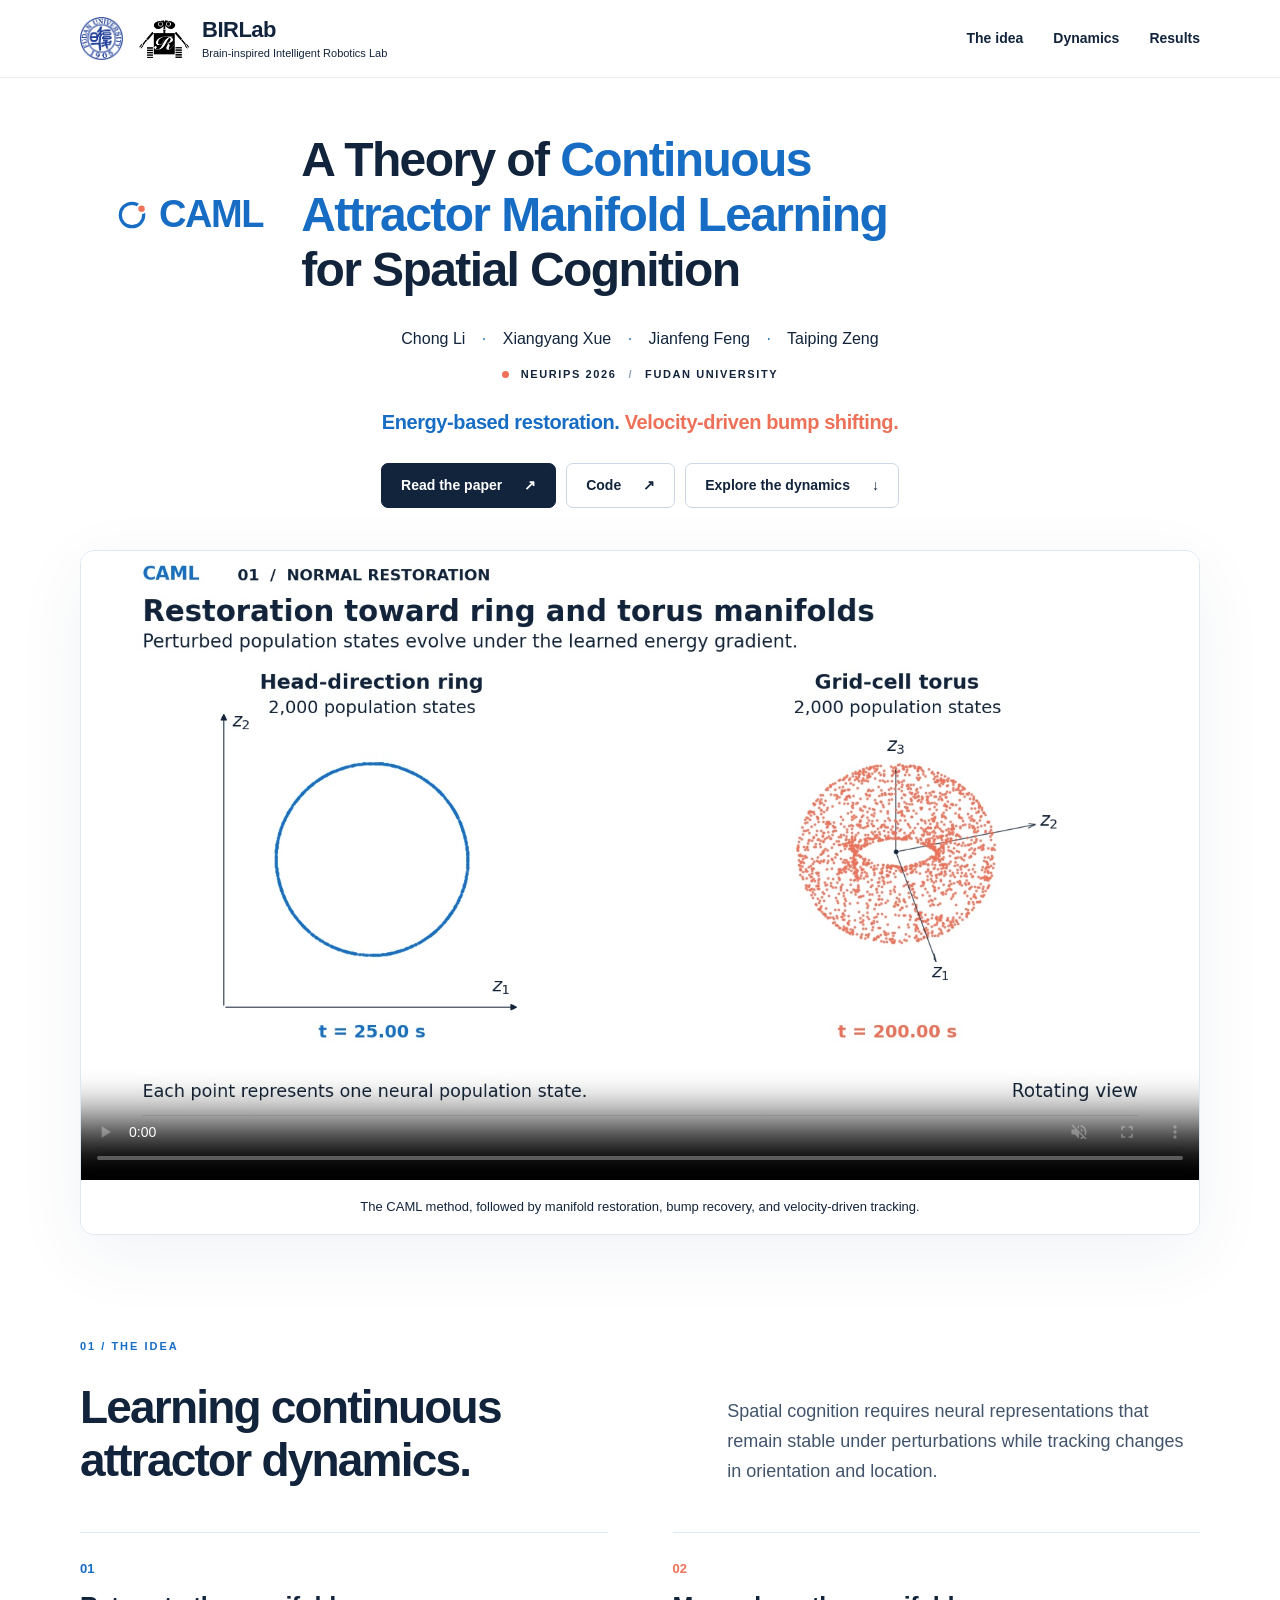
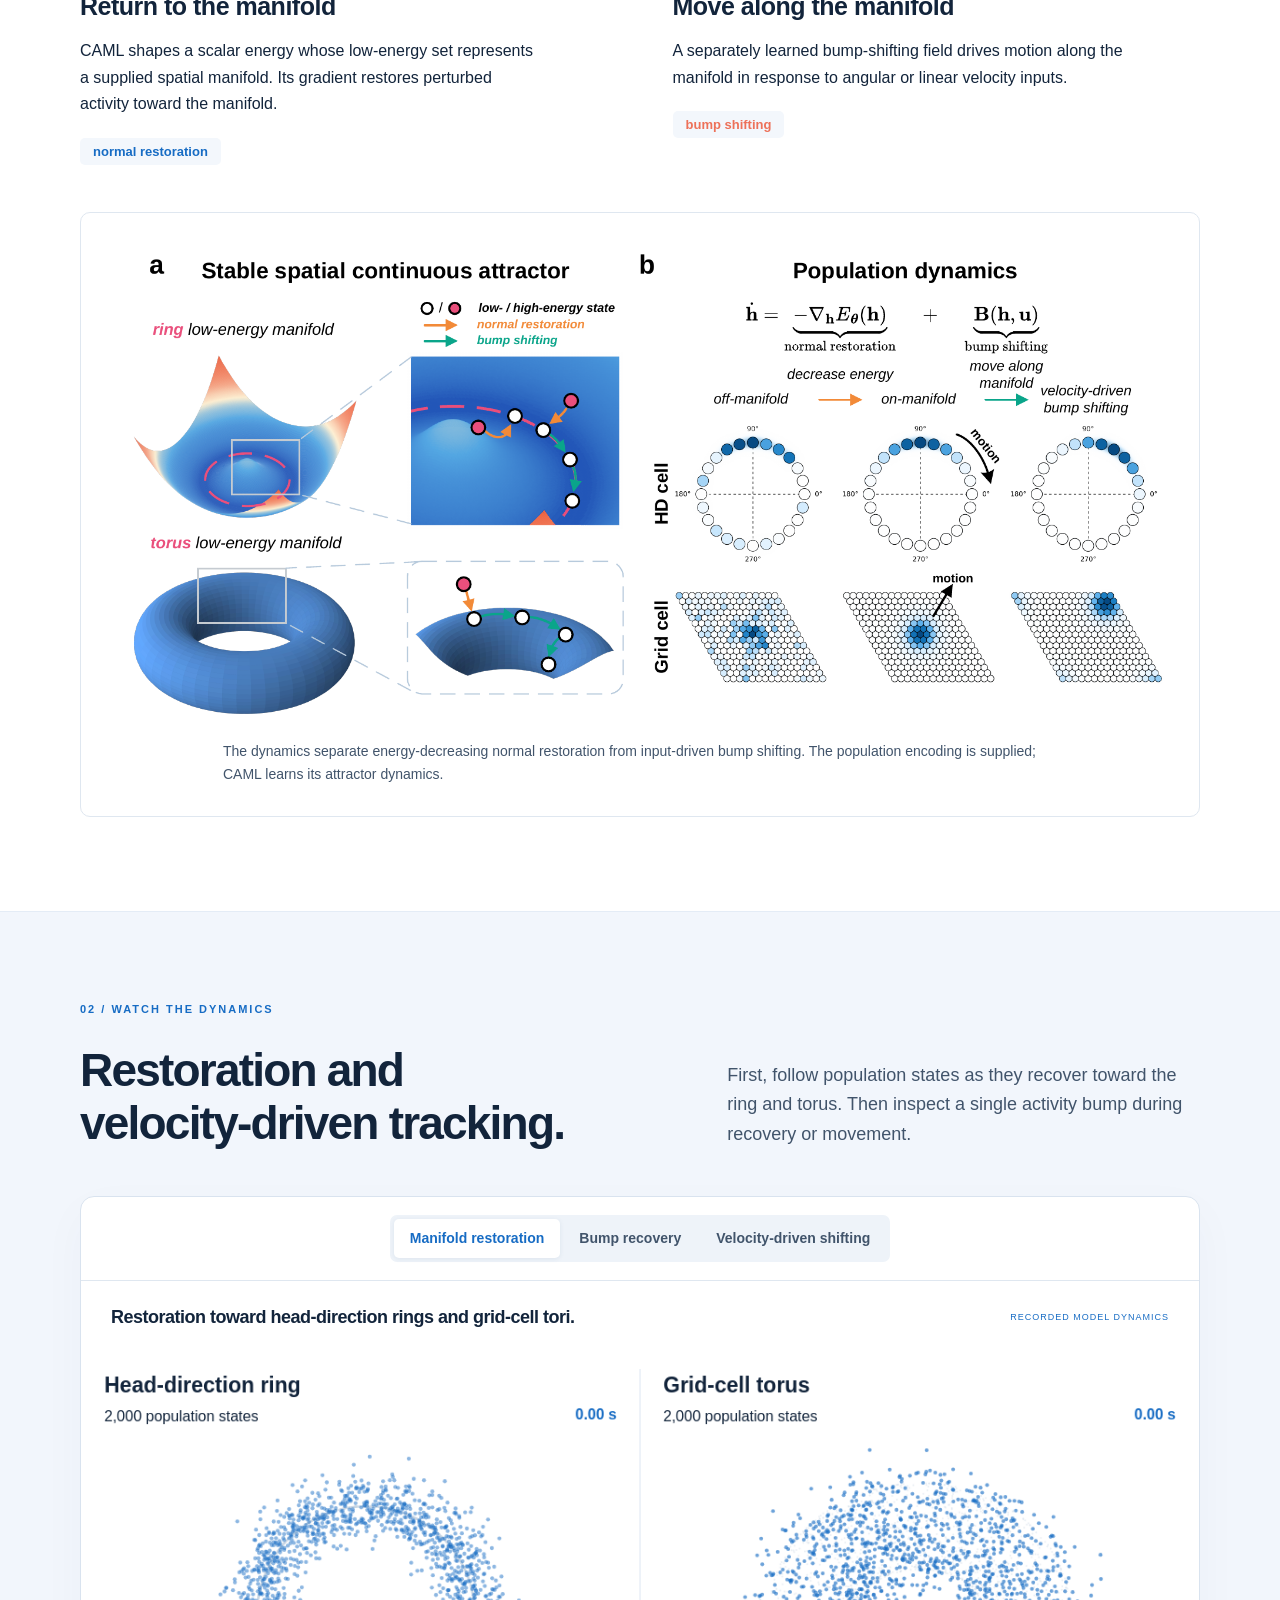
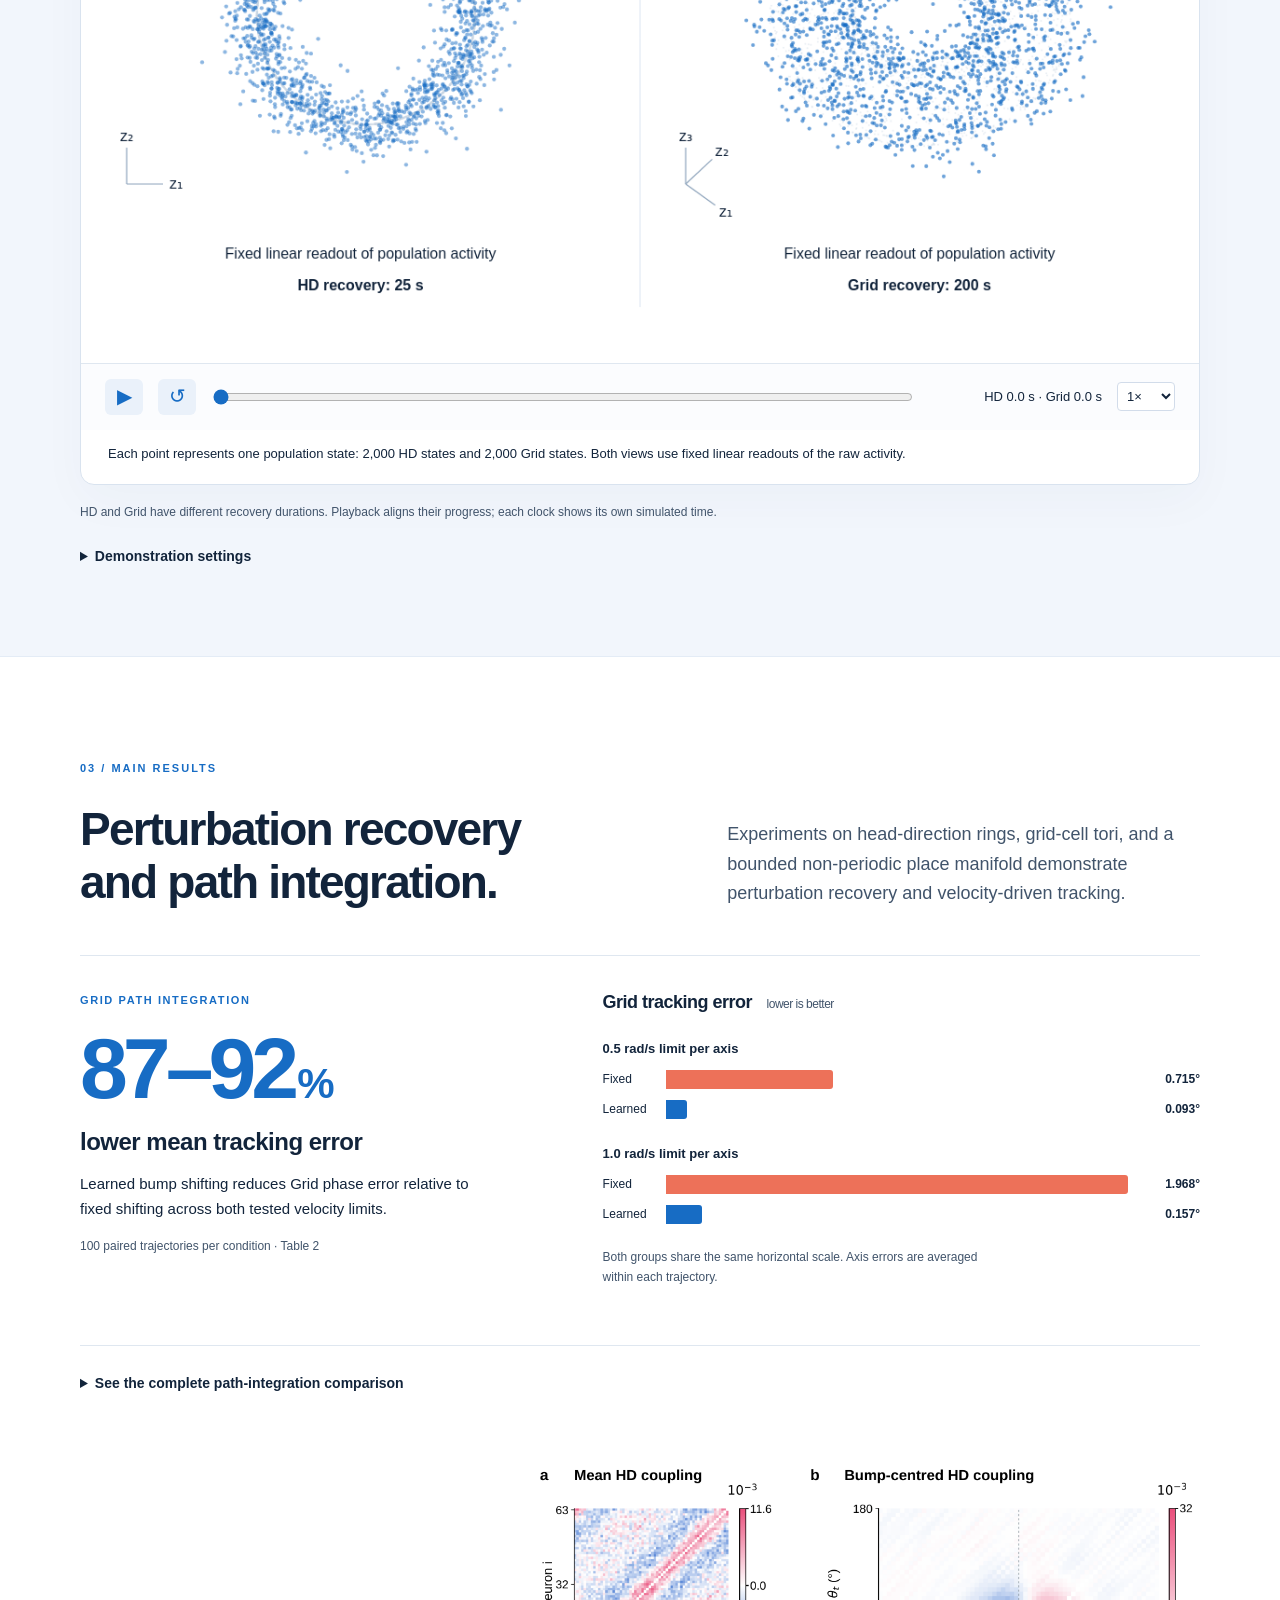
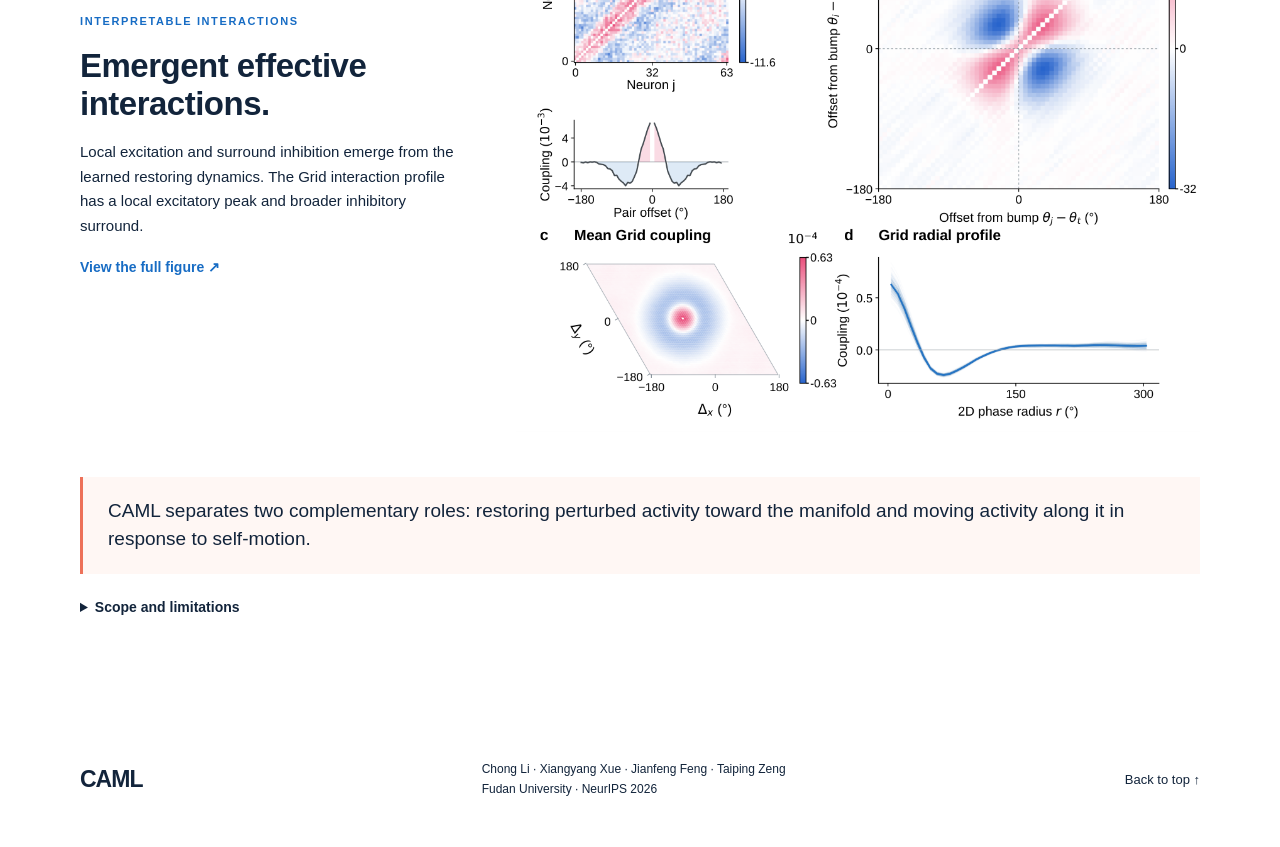
==== index.html @ e43c78e2 "Publish CAML project page" ====
<!doctype html>
<html lang="en">
<head>
<meta charset="utf-8"><meta name="viewport" content="width=device-width,initial-scale=1">
<title>CAML · Continuous Attractor Manifold Learning</title>
<meta name="description" content="CAML learns neural dynamics that recover from noise and track movement. Explore recorded head-direction and grid-cell model dynamics from our NeurIPS 2026 paper.">
<meta property="og:title" content="CAML — A Theory of Continuous Attractor Manifold Learning for Spatial Cognition">
<meta property="og:description" content="Energy-based restoration and velocity-driven bump shifting on spatial continuous attractor manifolds.">
<meta property="og:image" content="assets/video/overview.jpg?v=12">
<link rel="icon" href="assets/icon.svg" type="image/svg+xml"><link rel="stylesheet" href="styles.css?v=8">
<script src="app.js?v=3" defer></script>
</head>
<body>
<a class="skip" href="#main">Skip to content</a>
<header class="nav"><div class="nav-identity"><a class="university-mark" href="https://www.fudan.edu.cn/" target="_blank" rel="noopener"><img src="assets/fudan-emblem.png" width="43" height="43" alt="Fudan University"></a><a class="lab-banner" href="https://github.com/birlabs" target="_blank" rel="noopener" aria-label="Brain-inspired Intelligent Robotics Lab on GitHub"><img src="assets/birlabs-logo.png?v=2" width="52" height="52" alt=""><span><strong>BIRLab</strong><span class="lab-full-name">Brain-inspired Intelligent Robotics Lab</span></span></a></div><nav aria-label="Main navigation"><a href="#idea">The idea</a><a href="#explore">Dynamics</a><a href="#results">Results</a></nav></header>
<main id="main">
<section class="hero wrap">
<div class="hero-heading"><div class="project-wordmark"><svg viewBox="0 0 32 32" aria-hidden="true"><circle cx="16" cy="16" r="11" fill="none" stroke="currentColor" stroke-width="3"/><circle cx="25" cy="10" r="4" fill="#ef735a" stroke="white" stroke-width="2"/></svg><span>CAML</span></div><h1>A Theory of <span class="blue">Continuous<br class="desktop"> Attractor Manifold Learning</span><br class="desktop"> for Spatial Cognition</h1></div>
<p class="authors">Chong Li <span>·</span> Xiangyang Xue <span>·</span> Jianfeng Feng <span>·</span> Taiping Zeng</p>
<div class="eyebrow"><span class="dot"></span> NEURIPS 2026 <span class="sep">/</span> FUDAN UNIVERSITY</div>
<p class="hero-line"><span class="blue">Energy-based restoration.</span> <span class="coral">Velocity-driven bump shifting.</span></p>
<div class="actions"><a class="button primary" href="assets/CAML_camera_ready.pdf" target="_blank" rel="noopener">Read the paper <span>↗</span></a><a class="button" href="https://github.com/birlabs/CAML" target="_blank" rel="noopener">Code <span>↗</span></a><a class="button" href="#explore">Explore the dynamics <span>↓</span></a></div>
<div class="film"><video id="overview" controls muted loop playsinline preload="metadata" poster="assets/video/overview.jpg?v=12" aria-label="CAML visual overview: method, restoration, and movement"><source src="assets/video/caml-overview.mp4?v=12" type="video/mp4"><track kind="captions" srclang="en" label="English" src="assets/video/overview.vtt?v=12">Your browser does not support embedded video. <a href="assets/video/caml-overview.mp4?v=12">Download the overview.</a></video><div class="film-caption"><span>The CAML method, followed by manifold restoration, bump recovery, and velocity-driven tracking.</span></div></div>
</section>
<section class="wrap idea" id="idea"><div class="section-label">01 / THE IDEA</div><div class="section-intro"><h2>Learning continuous<br>attractor dynamics.</h2><p>Spatial cognition requires neural representations that remain stable under perturbations while tracking changes in orientation and location.</p></div>
<div class="two-roles"><article><div class="role-num blue">01</div><h3>Return to the manifold</h3><p>CAML shapes a scalar energy whose low-energy set represents a supplied spatial manifold. Its gradient restores perturbed activity toward the manifold.</p><span class="role-tag blue">normal restoration</span></article><article><div class="role-num coral">02</div><h3>Move along the manifold</h3><p>A separately learned bump-shifting field drives motion along the manifold in response to angular or linear velocity inputs.</p><span class="role-tag coral">bump shifting</span></article></div>
<figure class="method"><img src="assets/figures/method.png" alt="CAML learns stable ring and torus activity patterns. Normal restoration decreases energy, while velocity-driven bump shifting moves activity along the manifold." loading="lazy"><figcaption>The dynamics separate energy-decreasing normal restoration from input-driven bump shifting. The population encoding is supplied; CAML learns its attractor dynamics.</figcaption></figure>
</section>
<section class="explore-section" id="explore"><div class="wrap"><div class="section-label">02 / WATCH THE DYNAMICS</div><div class="section-intro"><h2>Restoration and<br>velocity-driven tracking.</h2><p>First, follow population states as they recover toward the ring and torus. Then inspect a single activity bump during recovery or movement.</p></div>
<div class="explorer"><div class="explorer-top"><div class="segmented modes" aria-label="Experiment"><button data-mode="manifold" aria-pressed="true">Manifold restoration</button><button data-mode="recovery" aria-pressed="false">Bump recovery</button><button data-mode="movement" aria-pressed="false">Velocity-driven shifting</button></div><div class="segmented" id="population-selector" aria-label="Population" hidden><button data-kind="hd" aria-pressed="true">Head direction</button><button data-kind="grid" aria-pressed="false">Grid cells</button></div></div>
<div class="scene-meta"><h3 id="scene-title">Restoration toward head-direction rings and grid-cell tori.</h3><span class="live-tag">RECORDED MODEL DYNAMICS</span></div>
<div class="canvas-shell"><canvas id="dynamics" width="1200" height="680" role="img" aria-label="Recorded CAML dynamics. Choose manifold restoration, bump recovery, or velocity-driven shifting, then play or scrub through time."></canvas><div id="loading" role="status">Loading trajectory…</div></div>
<div class="player-controls"><button class="icon-button" id="play" aria-label="Play trajectory" disabled>▶</button><button class="icon-button" id="replay" aria-label="Replay trajectory" disabled>↺</button><label class="sr-only" for="scrub">Trajectory position</label><input type="range" id="scrub" min="0" max="1000" value="0" disabled><output id="clock" for="scrub">HD 0 s · Grid 0 s</output><label class="sr-only" for="speed">Playback speed</label><select id="speed" aria-label="Playback speed"><option value=".5">0.5×</option><option value="1" selected>1×</option><option value="2">2×</option></select></div>
<div class="scene-description"><p id="scene-text">Each point is one population state. Both views use fixed linear readouts of the raw activity.</p></div>
</div><p class="protocol-note" id="protocol-note">Playback is accelerated. Each clock shows the simulated time for its population.</p>
<details class="protocol"><summary>Demonstration settings</summary><p id="recovery-settings">Recovery follows the Figure 3 protocol: Gaussian noise with SD 0.3 (HD) or 0.5 (Grid), followed by 25 s or 200 s of restoration. The displayed coordinates are fixed linear readouts of population activity.</p><p>Dynamics use RK4 with dt = 0.05 s. Movement examples use learned bump shifting. HD angular velocity changes direction; Grid linear velocity is mapped to phase velocity with a scale of 2 rad/m. The examples illustrate model dynamics; the results below summarize the separate 100-trajectory benchmark.</p></details>
</div></section>
<section class="wrap results" id="results"><div class="section-label">03 / MAIN RESULTS</div><div class="section-intro"><h2>Perturbation recovery<br>and path integration.</h2><p>Experiments on head-direction rings, grid-cell tori, and a bounded non-periodic place manifold demonstrate perturbation recovery and velocity-driven tracking.</p></div>
<div class="result-feature"><div><div class="result-kicker">GRID PATH INTEGRATION</div><div class="big-stat">87–92<span>%</span></div><h3>lower mean tracking error</h3><p>Learned bump shifting reduces Grid phase error relative to fixed shifting across both tested velocity limits.</p><p class="small">100 paired trajectories per condition · Table 2</p></div><div class="comparison"><h3>Grid tracking error <span>lower is better</span></h3><div class="bar-group"><div class="bar-label">0.5 rad/s limit per axis</div><div class="bar-row"><span>Fixed</span><div class="bar-track"><div class="bar fixed" style="--w:36.3%"></div></div><b>0.715°</b></div><div class="bar-row"><span>Learned</span><div class="bar-track"><div class="bar learned" style="--w:4.73%"></div></div><b>0.093°</b></div></div><div class="bar-group"><div class="bar-label">1.0 rad/s limit per axis</div><div class="bar-row"><span>Fixed</span><div class="bar-track"><div class="bar fixed" style="--w:100%"></div></div><b>1.968°</b></div><div class="bar-row"><span>Learned</span><div class="bar-track"><div class="bar learned" style="--w:7.98%"></div></div><b>0.157°</b></div></div><p class="small">Both groups share the same horizontal scale. Axis errors are averaged within each trajectory.</p></div></div>
<details class="table-detail"><summary>See the complete path-integration comparison</summary><div class="table-scroll"><table><caption>Table 2. Tracking error, mean ± SD across 100 paired trajectories.</caption><thead><tr><th>Population</th><th>Velocity setting</th><th>Learned shifting</th><th>Fixed shifting</th></tr></thead><tbody><tr><td>HD</td><td>0.5 rad/s limit</td><td>0.752 ± 0.375°</td><td><strong>0.654 ± 0.342°</strong></td></tr><tr><td>HD</td><td>1.0 rad/s limit</td><td><strong>1.425 ± 0.653°</strong></td><td>1.557 ± 0.825°</td></tr><tr><td>Grid</td><td>0.5 rad/s per-axis limit</td><td><strong>0.093 ± 0.037°</strong></td><td>0.715 ± 0.287°</td></tr><tr><td>Grid</td><td>1.0 rad/s per-axis limit</td><td><strong>0.157 ± 0.050°</strong></td><td>1.968 ± 0.731°</td></tr><tr><td>Place</td><td>Random walk</td><td><strong>0.0039 ± 0.0023 m</strong></td><td>0.0671 ± 0.0700 m</td></tr></tbody></table></div><p class="small">The Place main model combines quadratic and Fourier energies. Learned shifting does not win every condition: fixed shifting has lower mean HD error at the 0.5 rad/s limit.</p></details>
<div class="interaction-result"><div><div class="result-kicker">INTERPRETABLE INTERACTIONS</div><h3>Emergent effective<br>interactions.</h3><p>Local excitation and surround inhibition emerge from the learned restoring dynamics. The Grid interaction profile has a local excitatory peak and broader inhibitory surround.</p><a class="text-link" href="assets/figures/interactions.png" target="_blank">View the full figure ↗</a></div><img src="assets/figures/interactions.png" loading="lazy" alt="Figure 5: learned HD and Grid interaction matrices and profiles show spatial organization."></div>
<p class="takeaway">CAML separates two complementary roles: restoring perturbed activity toward the manifold and moving activity along it in response to self-motion.</p>
<details class="protocol"><summary>Scope and limitations</summary><p>CAML assumes supplied population encodings and restoration targets. Its recovery advantage depends on noise structure and amplitude; direct decoding performs better under weak Grid Gaussian noise. The energy-descent result applies to autonomous restoration, not arbitrary velocity-driven dynamics.</p></details>
</section>
</main><footer class="wrap"><a class="brand" href="#">CAML</a><p>Chong Li · Xiangyang Xue · Jianfeng Feng · Taiping Zeng<br>Fudan University · NeurIPS 2026</p><a href="#main">Back to top ↑</a></footer>
</body></html>
---- styles.css ----
:root{--ink:#12243b;--blue:#176cc4;--coral:#ed7159;--paper:#fff;--soft:#f3f7fc;--rule:#dfe7f0;--muted:#41546b;--font:Inter,'Helvetica Neue',Arial,sans-serif}*{box-sizing:border-box}html{scroll-behavior:smooth;scroll-padding-top:90px}body{margin:0;font-family:var(--font);color:var(--ink);background:var(--paper);line-height:1.65}a{color:inherit;text-decoration:none}button,input,select{font:inherit}button,a,input,select{touch-action:manipulation}button{cursor:pointer}a:focus-visible,button:focus-visible,input:focus-visible,select:focus-visible,summary:focus-visible{outline:3px solid var(--coral);outline-offset:4px}button:disabled{cursor:wait;opacity:.55}.wrap{max-width:1180px;margin:auto;padding:0 30px}.nav{height:78px;display:flex;align-items:center;justify-content:space-between;padding:0 max(30px,calc((100vw - 1120px)/2));background:#ffffffed;backdrop-filter:blur(15px);position:sticky;top:0;z-index:20;border-bottom:1px solid #e9eef5}.brand{display:flex;align-items:center;gap:10px;font-size:23px;font-weight:800;letter-spacing:-1px}.brand svg{width:31px;height:31px;color:var(--blue)}.nav nav{display:flex;gap:30px;font-size:14px;font-weight:600}.nav a:hover{color:var(--blue)}.hero{text-align:center;padding-top:62px}.eyebrow,.section-label{font-size:11px;font-weight:750;letter-spacing:2px}.eyebrow{display:flex;align-items:center;justify-content:center;gap:12px}.dot{width:7px;height:7px;border-radius:100%;background:var(--coral)}.sep{color:#8ba1b6}.hero h1{font-size:clamp(32px,4.3vw,54px);line-height:1.15;letter-spacing:-2px;font-weight:720;margin:23px auto 23px;max-width:1050px}.authors{font-size:16px;margin-bottom:14px}.authors span{margin:0 12px;color:var(--blue)}.hero-line{font-size:22px;letter-spacing:-.4px;font-weight:550;margin:16px 0 24px}.blue{color:var(--blue)}.coral{color:var(--coral)}.actions{display:flex;justify-content:center;gap:10px;flex-wrap:wrap}.button{display:flex;align-items:center;gap:22px;border:1px solid #cbd7e5;border-radius:7px;padding:10px 19px;font-size:14px;font-weight:650;transition:transform .18s,background .18s}.button:hover{background:var(--soft);transform:translateY(-2px)}.button.primary{background:var(--ink);color:white;border-color:var(--ink)}.button.primary:hover{background:var(--blue)}.film{margin-top:42px;border:1px solid var(--rule);border-radius:14px;overflow:hidden;box-shadow:0 20px 70px #173a6410;background:var(--soft)}.film video{display:block;width:100%;aspect-ratio:16/9;background:#f5f8fc}.film-caption{padding:16px 24px;display:flex;justify-content:space-between;gap:20px;font-size:13px;text-align:left;background:white}.film-caption a{white-space:nowrap;color:var(--blue);font-weight:650}.idea,.results{padding-top:102px;padding-bottom:94px}.section-label{color:var(--blue);margin-bottom:26px}.section-intro{display:grid;grid-template-columns:1.2fr 1fr;gap:80px;align-items:end;margin-bottom:46px}h2{font-size:clamp(30px,3.7vw,46px);line-height:1.15;letter-spacing:-1.8px;margin:0;font-weight:700}.section-intro p{font-size:18px;color:var(--muted);margin:0;max-width:480px}h3{line-height:1.3;font-weight:650;letter-spacing:-.5px}.two-roles{display:grid;grid-template-columns:1fr 1fr;gap:65px;margin:10px 0 48px}.two-roles article{padding-top:25px;border-top:1px solid var(--rule);position:relative}.two-roles h3{font-size:25px;margin:10px 0}.two-roles p{font-size:16px;max-width:460px;margin-bottom:20px}.role-num{font-size:13px;font-weight:800}.role-tag{font-size:13px;font-weight:650;background:var(--soft);padding:6px 13px;border-radius:5px}.method{margin:0;border:1px solid var(--rule);border-radius:10px;padding:30px}.method img{display:block;width:100%;max-height:570px;object-fit:contain}.method figcaption{font-size:14px;padding:20px 8px 0;color:var(--muted);max-width:850px;margin:auto}.explore-section{background:#f2f6fc;border-block:1px solid #e4ecf6;padding:88px 0}.explorer{background:white;border:1px solid #d9e3ef;border-radius:14px;box-shadow:0 16px 48px #23416908;overflow:hidden}.explorer-top{display:flex;justify-content:space-between;gap:14px;padding:20px 24px;border-bottom:1px solid var(--rule)}.segmented{display:flex;gap:3px;padding:4px;border-radius:7px;background:#eef3f9}.segmented button{border:0;background:none;color:var(--muted);font-size:14px;font-weight:600;padding:8px 16px;border-radius:5px}.segmented button[aria-pressed=true]{background:white;color:var(--blue);box-shadow:0 1px 5px #173a6414}.modes button[aria-pressed=true]{color:#b9442d}.scene-meta{display:flex;align-items:center;justify-content:space-between;padding:25px 30px 0;gap:20px}.scene-meta h3{font-size:18px;margin:0}.live-tag{font-size:9px;letter-spacing:1px;color:var(--blue);white-space:nowrap}.canvas-shell{position:relative;min-height:200px}.canvas-shell canvas{width:100%;height:auto;display:block}.canvas-shell #loading{position:absolute;inset:0;display:flex;align-items:center;justify-content:center;background:#ffffffed;color:var(--blue);font-weight:600}.canvas-shell #loading[hidden]{display:none}.player-controls{display:flex;align-items:center;gap:15px;border-top:1px solid var(--rule);padding:15px 24px;background:#fbfcfe}.icon-button{border:0;background:#eaf1fa;border-radius:6px;width:38px;height:36px;color:var(--blue);font-size:20px;flex-shrink:0}.player-controls input{width:100%;accent-color:var(--blue);min-width:30px}.player-controls output{font-size:13px;min-width:74px;text-align:right;font-variant-numeric:tabular-nums}.player-controls select{border:1px solid #d2dcea;border-radius:4px;font-size:13px;padding:5px;background:white;color:var(--ink)}.scene-description{display:flex;gap:35px;align-items:center;justify-content:space-between;padding:13px 27px 20px;font-size:13px}.scene-description p{margin:0;max-width:770px}.scene-description a{white-space:nowrap;color:var(--blue);font-weight:650}.protocol-note{font-size:12px;color:var(--muted);margin:18px 0}.protocol{font-size:14px;max-width:920px;margin-top:22px}.protocol summary,.table-detail summary{cursor:pointer;font-weight:650}.protocol p{color:var(--muted)}.result-feature{display:grid;grid-template-columns:1fr 1.35fr;gap:80px;padding:35px 0 45px;border-block:1px solid var(--rule)}.result-kicker{font-size:11px;letter-spacing:1.6px;font-weight:700;color:var(--blue)}.big-stat{font-size:86px;font-weight:700;line-height:1.15;letter-spacing:-5px;color:var(--blue);margin:10px 0 0}.big-stat span{font-size:42px;margin-left:3px}.result-feature h3{font-size:24px;margin:8px 0 15px}.result-feature p{font-size:15px;max-width:400px}.small{font-size:12px!important;color:var(--muted)}.comparison h3{font-size:18px;margin:0 0 23px}.comparison h3 span{font-size:12px;font-weight:400;color:var(--muted);margin-left:10px}.bar-group{margin:24px 0}.bar-label{font-size:13px;font-weight:650;margin-bottom:9px}.bar-row{display:flex;align-items:center;gap:14px;font-size:12px;margin:10px 0}.bar-row>span{width:49px}.bar-row>b{width:58px;text-align:right;font-variant-numeric:tabular-nums}.bar-track{flex:1}.bar{height:19px;width:var(--w);min-width:4px;border-radius:0 3px 3px 0}.fixed{background:#ed7159}.learned{background:#176cc4}.table-detail{margin:26px 0 65px;font-size:14px}.table-scroll{overflow-x:auto}table{border-collapse:collapse;width:100%;min-width:600px;font-size:14px;margin-top:15px}th,td{text-align:left;padding:13px 12px;border-bottom:1px solid var(--rule)}th{background:var(--soft)}caption{text-align:left;padding:8px 0;font-size:12px}.interaction-result{display:grid;grid-template-columns:.85fr 1.5fr;gap:48px;align-items:center}.interaction-result h3{font-size:33px;line-height:1.15;margin:17px 0}.interaction-result p{font-size:15px}.interaction-result img{width:100%}.text-link{font-size:14px;color:var(--blue);font-weight:650}.takeaway{border-left:3px solid var(--coral);padding:20px 25px;background:#fff7f4;font-size:19px;margin-top:45px;line-height:1.5}footer{display:flex;align-items:center;justify-content:space-between;gap:30px;padding-top:35px!important;padding-bottom:35px!important}footer p{font-size:12px}footer>a:last-child{font-size:13px}.skip{position:absolute;left:15px;top:-100px;z-index:100;background:white;padding:10px}.skip:focus{top:15px}.sr-only{position:absolute;width:1px;height:1px;overflow:hidden;clip:rect(0,0,0,0)}
@media(max-width:760px){.wrap{padding:0 20px}.nav{height:64px;padding:0 20px}.nav nav{gap:15px;font-size:12px}.nav nav a:first-child{display:none}.hero{padding-top:35px}.hero h1{font-size:34px;letter-spacing:-1.2px}.desktop{display:none}.eyebrow{font-size:9px;letter-spacing:1px}.authors{font-size:13px}.authors span{margin:0 4px}.hero-line{font-size:18px}.button{font-size:12px;padding:9px 12px;gap:10px}.film{margin-top:30px}.film-caption{font-size:11px;display:block;padding:12px 15px}.film-caption a{display:block;margin-top:4px}.idea,.results{padding-top:65px;padding-bottom:60px}.section-intro{grid-template-columns:1fr;gap:20px;margin-bottom:30px}.section-intro p{font-size:16px}.two-roles{gap:25px}.two-roles h3{font-size:20px}.two-roles p{font-size:14px}.method{padding:15px 8px}.method figcaption{font-size:12px}.explore-section{padding:60px 0}.explorer-top{padding:12px;flex-wrap:wrap;justify-content:center;gap:8px}.segmented button{font-size:12px;padding:7px 12px}.scene-meta{padding:17px 16px 0;display:block}.scene-meta h3{font-size:15px}.live-tag{font-size:8px}.canvas-shell{overflow-x:auto}.canvas-shell canvas{min-width:550px}.player-controls{gap:7px;padding:12px}.player-controls output{font-size:11px;min-width:62px}.icon-button{width:30px;height:30px;font-size:16px}.scene-description{padding:10px 16px 17px;display:block;font-size:12px}.scene-description a{display:block;margin-top:10px}.result-feature{grid-template-columns:1fr;gap:25px}.big-stat{font-size:75px}.interaction-result{grid-template-columns:1fr;gap:15px}.interaction-result h3{font-size:28px}.takeaway{font-size:16px}footer{flex-wrap:wrap;gap:12px}footer p{font-size:11px}}
@media(prefers-reduced-motion:reduce){html{scroll-behavior:auto}*{transition:none!important}}
/* Dynamics are organized by scientific task, with separate manifold and bump views. */
[hidden]{display:none!important}
.explorer-top{flex-wrap:wrap;justify-content:center;padding:18px 20px;gap:12px}
.modes button[aria-pressed=true]{color:var(--blue)}
.player-controls output{min-width:172px;white-space:nowrap}
.scene-description p{max-width:none}
.hero-line{font-size:20px}
.film-caption{justify-content:center;text-align:center}
.film video::cue{background:#ffffffed;color:#12243b;font-size:15px}
@media(max-width:760px){.modes{flex-wrap:wrap;justify-content:center}.modes button{padding:7px 9px}.player-controls{flex-wrap:wrap}.player-controls input{flex:1}.player-controls output{min-width:125px}.hero-line{font-size:17px}.two-roles{grid-template-columns:1fr;gap:16px}.canvas-shell canvas{min-width:0}.scene-meta{padding-bottom:8px}}
/* Keep the institutional identity in navigation and the paper title foremost. */
.nav{gap:18px}
.nav-identity{display:flex;align-items:center;gap:15px;min-width:0}
.university-mark{display:flex;align-items:center;flex-shrink:0}
.university-mark img{display:block;width:43px;height:43px;object-fit:contain}
.nav .lab-banner{display:flex;align-items:center;gap:12px;min-width:0;line-height:1.2;text-align:left;color:var(--ink)}
.lab-banner img{display:block;width:52px;height:52px;object-fit:contain;flex-shrink:0}
.lab-banner strong{display:block;font-size:22px;font-weight:750;line-height:1.15;letter-spacing:-.5px;margin-bottom:3px}
.lab-full-name{display:block;font-size:11px;font-weight:500;line-height:1.3;letter-spacing:0}
.hero{padding-top:54px}
.hero-heading{display:grid;grid-template-columns:auto minmax(0,1fr);align-items:center;gap:38px;max-width:1050px;margin:0 auto 28px;text-align:left}
.project-wordmark{display:flex;align-items:center;gap:10px;color:var(--blue);font-size:38px;font-weight:800;letter-spacing:-1.4px;line-height:1.1;white-space:nowrap}
.project-wordmark svg{width:34px;height:34px;flex-shrink:0}
.hero h1{font-size:clamp(32px,3.8vw,48px);letter-spacing:-1.6px;line-height:1.15;margin:0;font-weight:720}
.authors{margin:0 0 13px}
.eyebrow{font-size:11px;letter-spacing:1.6px}
.hero-line{margin-top:23px}
@media(max-width:1000px) and (min-width:761px){.hero-heading{gap:26px}.project-wordmark{font-size:36px;gap:9px}.project-wordmark svg{width:32px;height:32px}.lab-full-name{font-size:10px}.nav nav{gap:22px}}
@media(max-width:760px){.nav .lab-banner{gap:9px}.lab-banner img{width:43px;height:43px}.lab-banner strong{font-size:22px;margin-bottom:0}.lab-full-name{display:none}.hero{padding-top:34px}.hero-heading{grid-template-columns:1fr;gap:15px;margin-bottom:23px;text-align:center}.project-wordmark{justify-content:center;font-size:30px;letter-spacing:-1px;gap:8px}.project-wordmark svg{width:29px;height:29px}.hero h1{font-size:clamp(29px,5.5vw,39px);letter-spacing:-1.1px;max-width:610px;margin:auto}.authors{font-size:13px;line-height:1.8;margin-bottom:10px}.eyebrow{font-size:9px;letter-spacing:1px;gap:9px}.hero-line{margin-top:19px}}
@media(max-width:760px){.nav-identity{gap:10px}.university-mark img{width:35px;height:35px}}
@media(max-width:480px){.nav{gap:14px}.nav nav{gap:12px}.nav-identity{gap:8px}.university-mark img{width:32px;height:32px}.nav .lab-banner{gap:7px}.lab-banner img{width:38px;height:38px}.lab-banner strong{font-size:20px}}
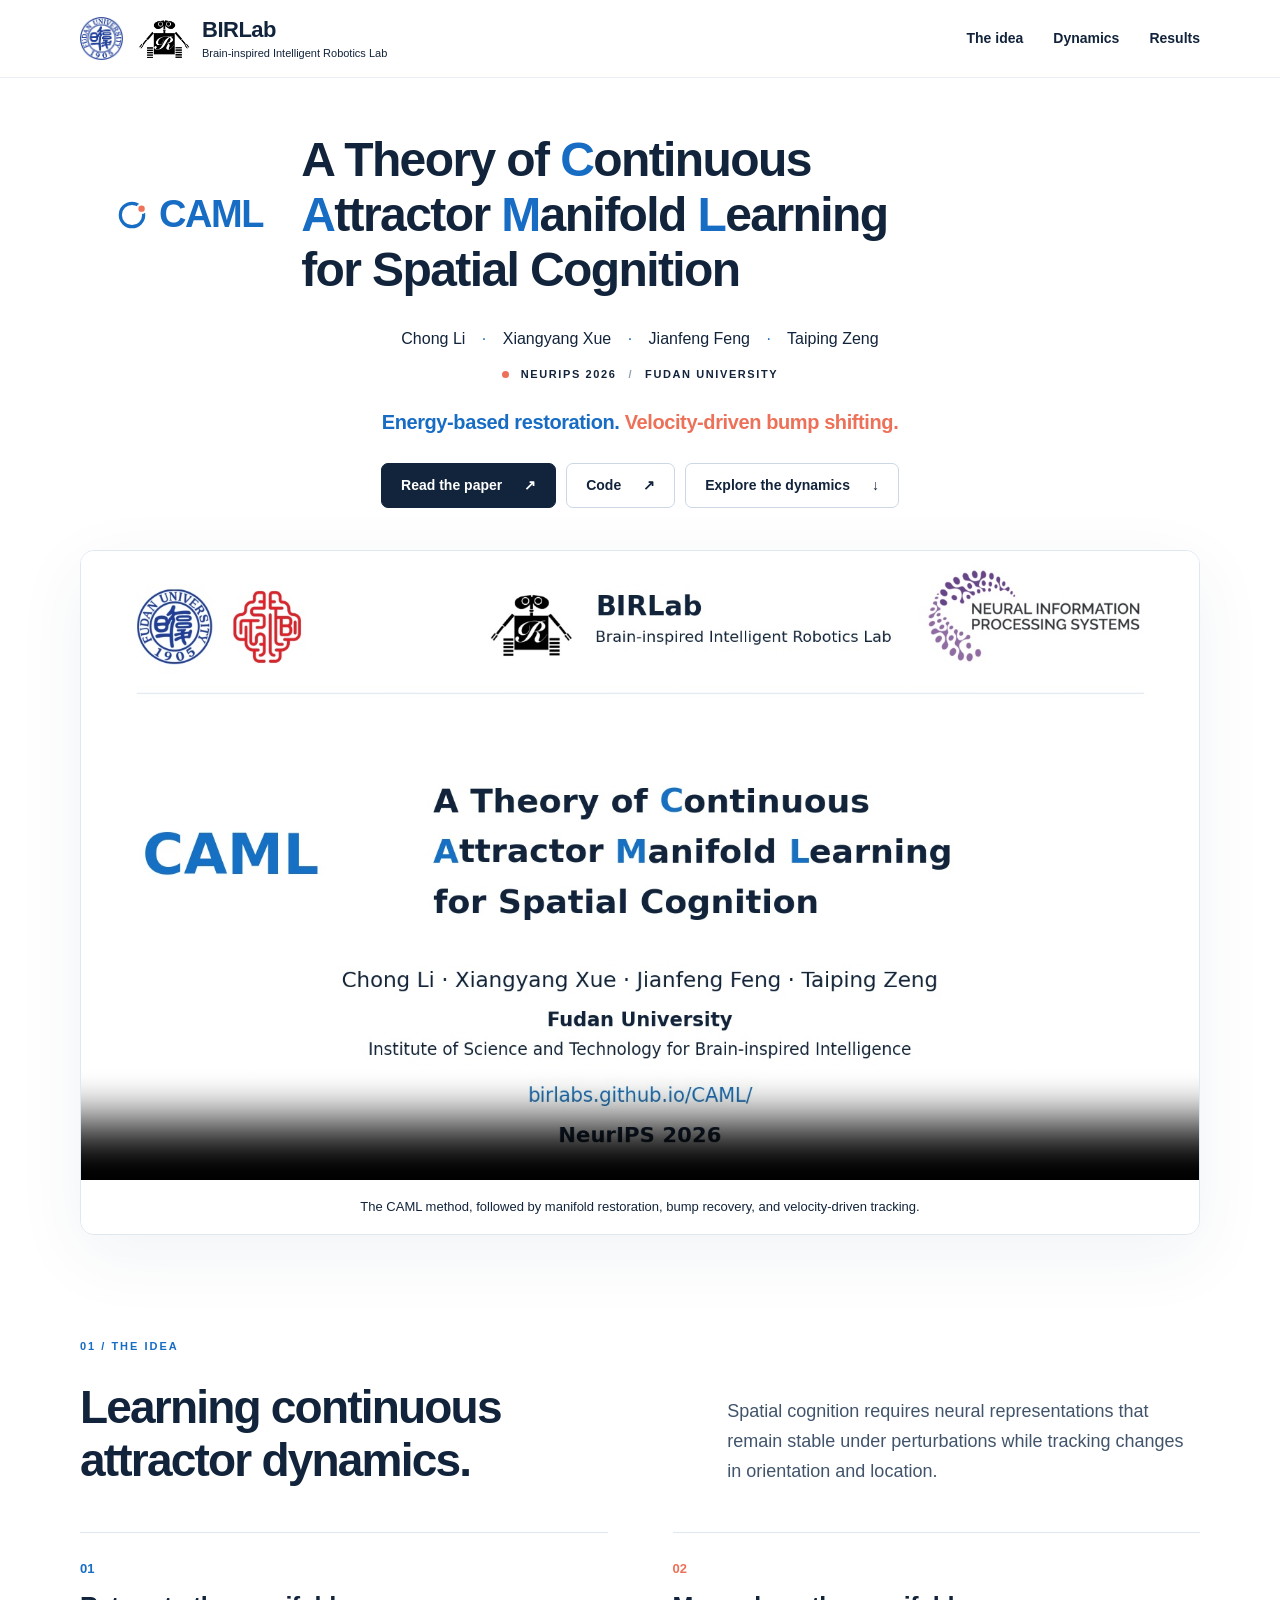
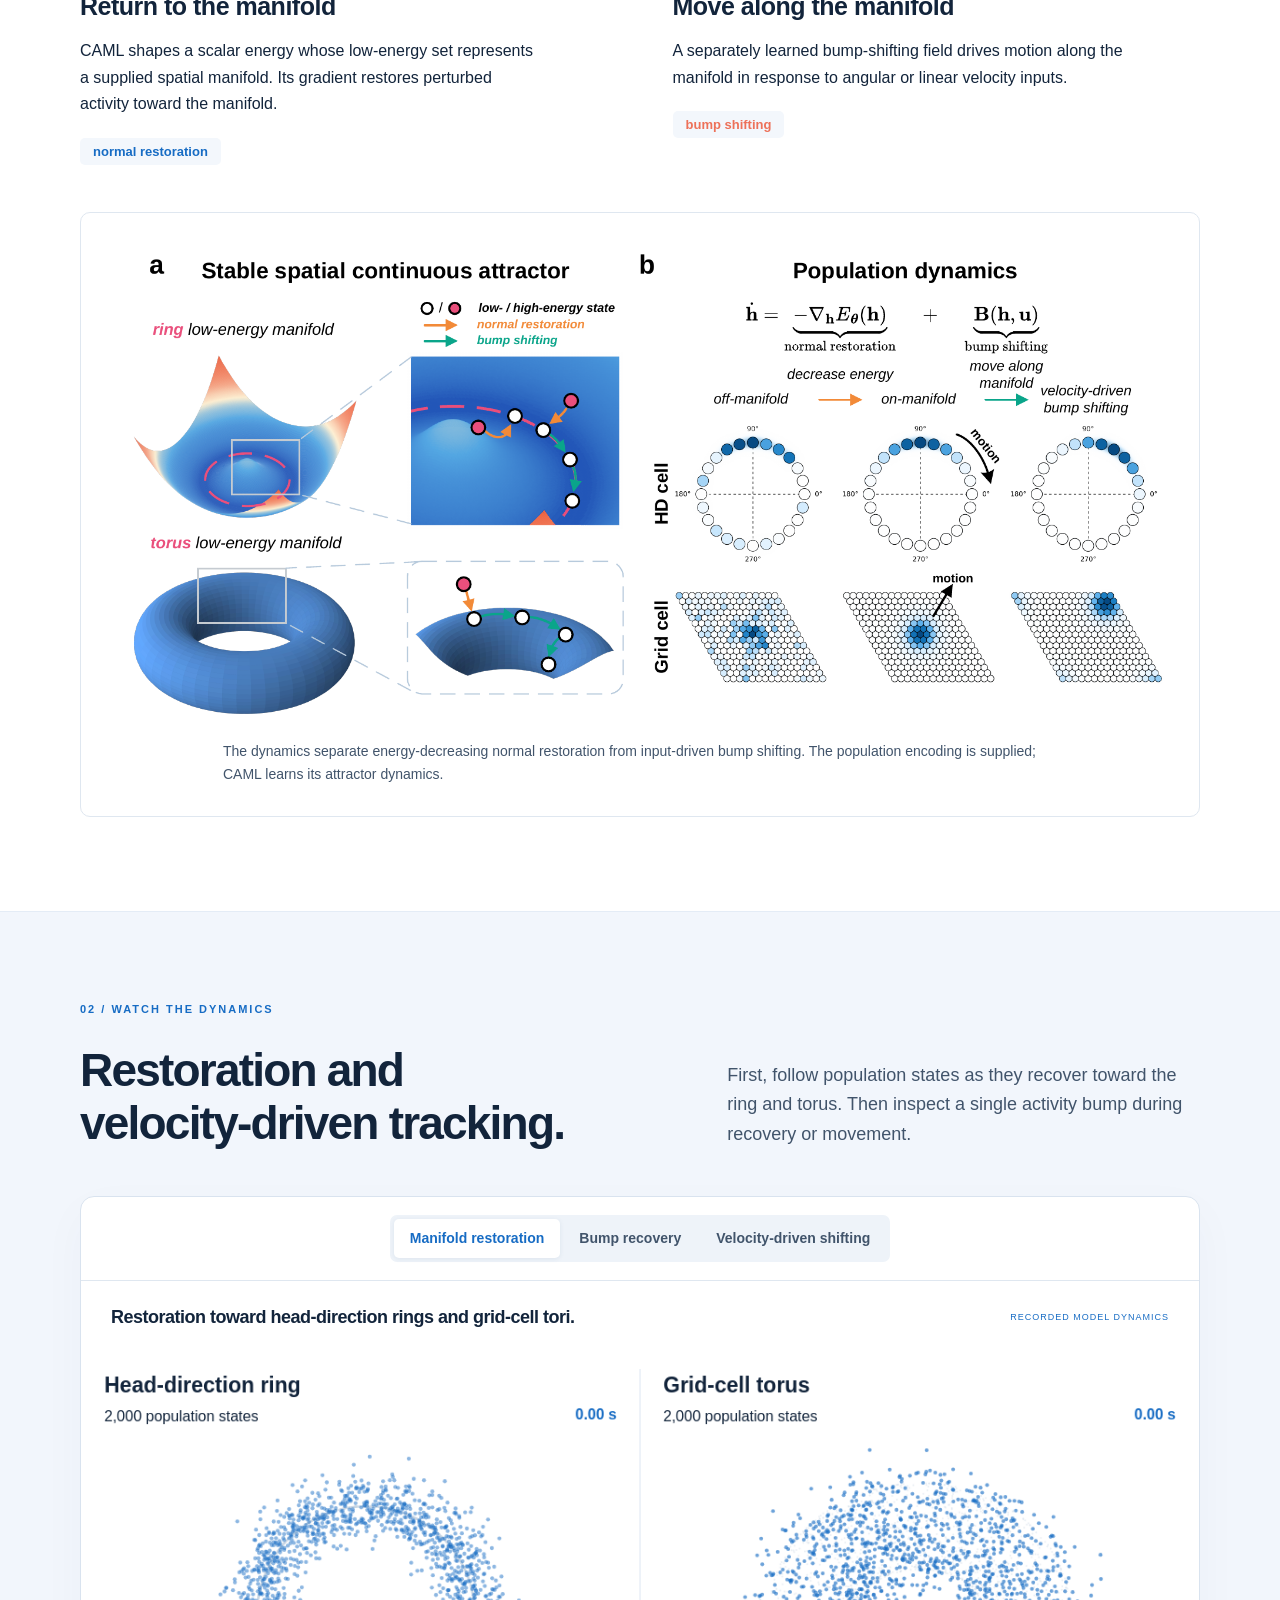
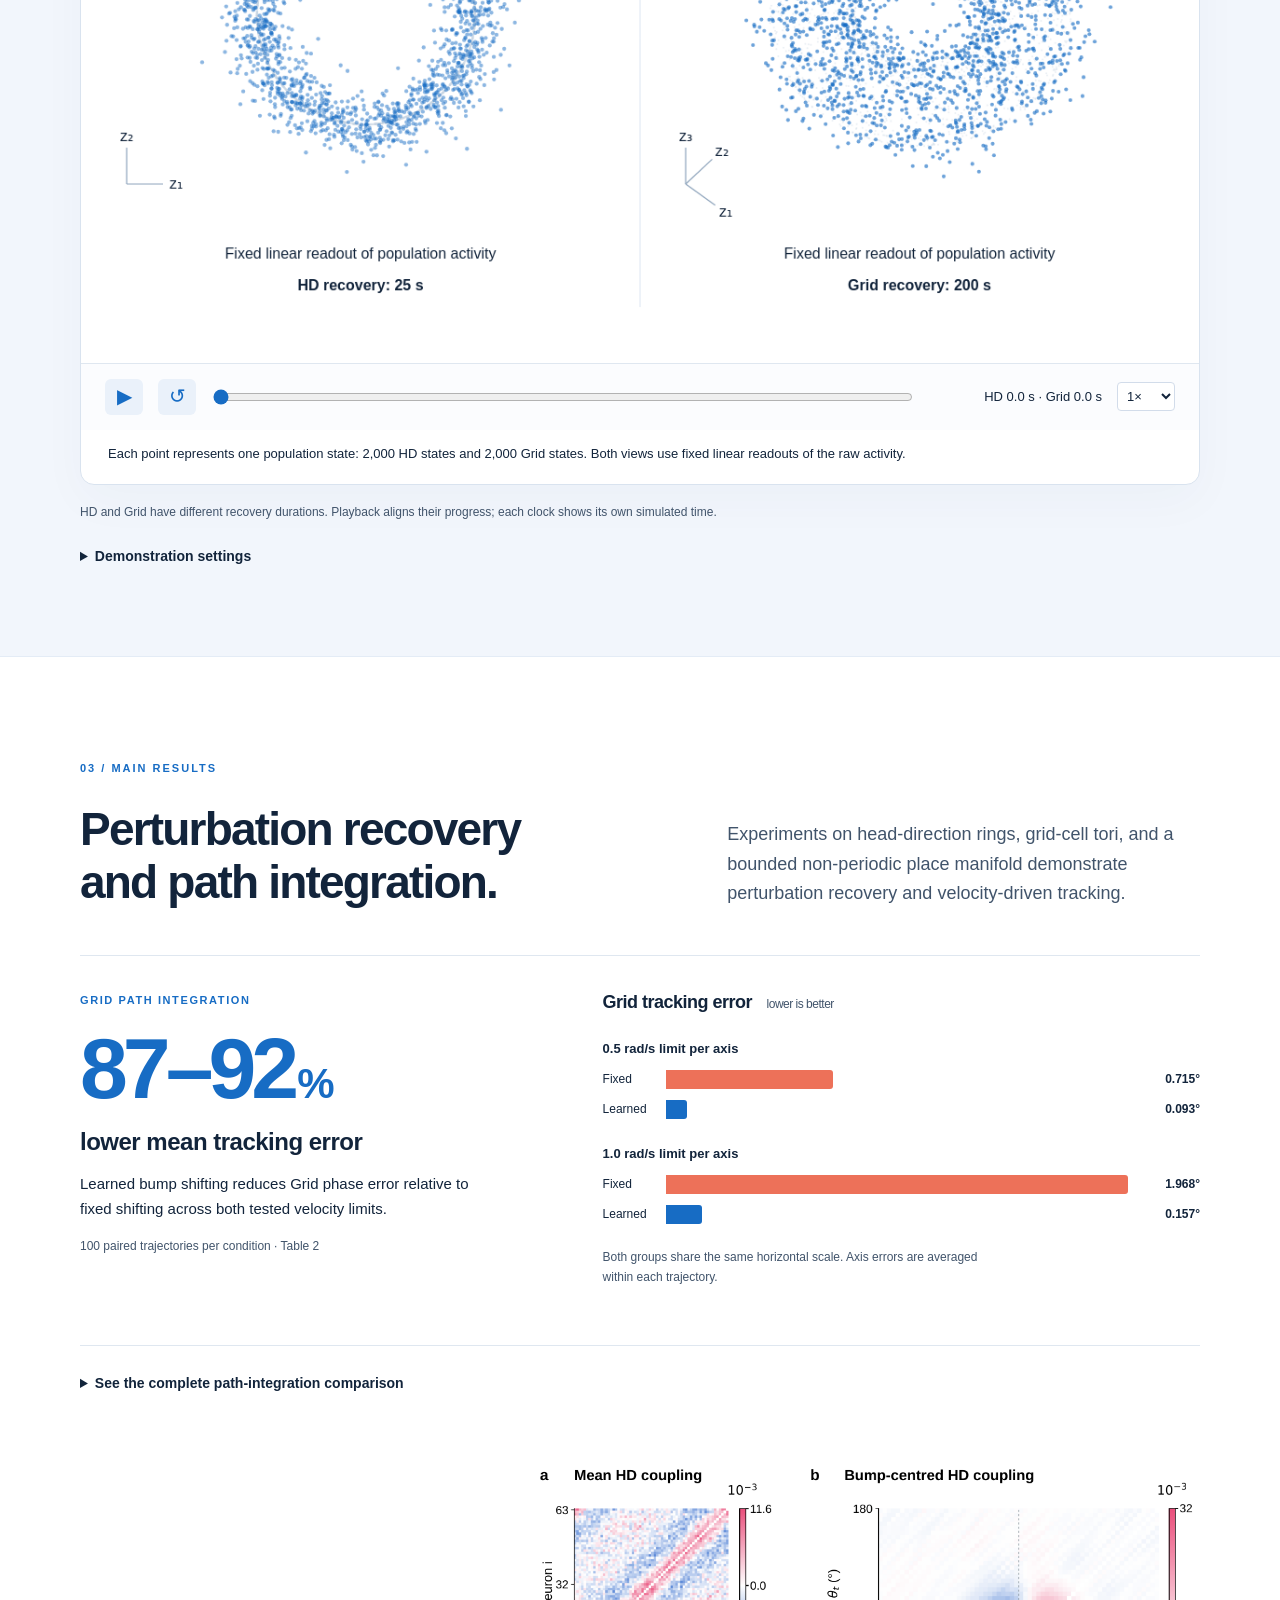
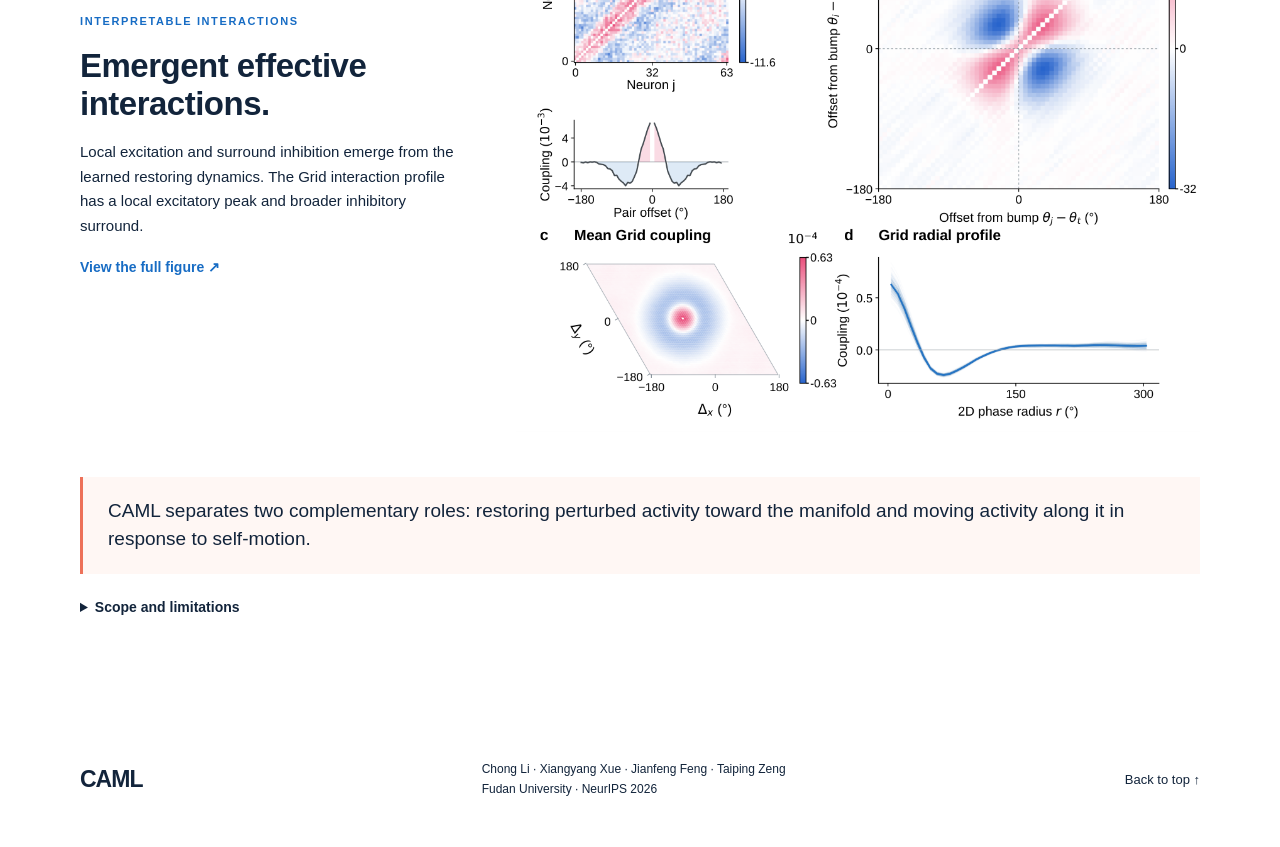
==== commit 719dcb6d: "Publish CAML project page" ====
--- a/index.html
+++ b/index.html
@@ -6,7 +6,7 @@
 <meta name="description" content="CAML learns neural dynamics that recover from noise and track movement. Explore recorded head-direction and grid-cell model dynamics from our NeurIPS 2026 paper.">
 <meta property="og:title" content="CAML — A Theory of Continuous Attractor Manifold Learning for Spatial Cognition">
 <meta property="og:description" content="Energy-based restoration and velocity-driven bump shifting on spatial continuous attractor manifolds.">
-<meta property="og:image" content="assets/video/overview.jpg?v=12">
+<meta property="og:image" content="assets/video/overview.jpg?v=13">
 <link rel="icon" href="assets/icon.svg" type="image/svg+xml"><link rel="stylesheet" href="styles.css?v=8">
 <script src="app.js?v=3" defer></script>
 </head>
@@ -15,12 +15,12 @@
 <header class="nav"><div class="nav-identity"><a class="university-mark" href="https://www.fudan.edu.cn/" target="_blank" rel="noopener"><img src="assets/fudan-emblem.png" width="43" height="43" alt="Fudan University"></a><a class="lab-banner" href="https://github.com/birlabs" target="_blank" rel="noopener" aria-label="Brain-inspired Intelligent Robotics Lab on GitHub"><img src="assets/birlabs-logo.png?v=2" width="52" height="52" alt=""><span><strong>BIRLab</strong><span class="lab-full-name">Brain-inspired Intelligent Robotics Lab</span></span></a></div><nav aria-label="Main navigation"><a href="#idea">The idea</a><a href="#explore">Dynamics</a><a href="#results">Results</a></nav></header>
 <main id="main">
 <section class="hero wrap">
-<div class="hero-heading"><div class="project-wordmark"><svg viewBox="0 0 32 32" aria-hidden="true"><circle cx="16" cy="16" r="11" fill="none" stroke="currentColor" stroke-width="3"/><circle cx="25" cy="10" r="4" fill="#ef735a" stroke="white" stroke-width="2"/></svg><span>CAML</span></div><h1>A Theory of <span class="blue">Continuous<br class="desktop"> Attractor Manifold Learning</span><br class="desktop"> for Spatial Cognition</h1></div>
+<div class="hero-heading"><div class="project-wordmark"><svg viewBox="0 0 32 32" aria-hidden="true"><circle cx="16" cy="16" r="11" fill="none" stroke="currentColor" stroke-width="3"/><circle cx="25" cy="10" r="4" fill="#ef735a" stroke="white" stroke-width="2"/></svg><span>CAML</span></div><h1>A Theory of <span class="blue">C</span>ontinuous <br class="desktop"> <span class="blue">A</span>ttractor <span class="blue">M</span>anifold <span class="blue">L</span>earning<br class="desktop"> for Spatial Cognition</h1></div>
 <p class="authors">Chong Li <span>·</span> Xiangyang Xue <span>·</span> Jianfeng Feng <span>·</span> Taiping Zeng</p>
 <div class="eyebrow"><span class="dot"></span> NEURIPS 2026 <span class="sep">/</span> FUDAN UNIVERSITY</div>
 <p class="hero-line"><span class="blue">Energy-based restoration.</span> <span class="coral">Velocity-driven bump shifting.</span></p>
 <div class="actions"><a class="button primary" href="assets/CAML_camera_ready.pdf" target="_blank" rel="noopener">Read the paper <span>↗</span></a><a class="button" href="https://github.com/birlabs/CAML" target="_blank" rel="noopener">Code <span>↗</span></a><a class="button" href="#explore">Explore the dynamics <span>↓</span></a></div>
-<div class="film"><video id="overview" controls muted loop playsinline preload="metadata" poster="assets/video/overview.jpg?v=12" aria-label="CAML visual overview: method, restoration, and movement"><source src="assets/video/caml-overview.mp4?v=12" type="video/mp4"><track kind="captions" srclang="en" label="English" src="assets/video/overview.vtt?v=12">Your browser does not support embedded video. <a href="assets/video/caml-overview.mp4?v=12">Download the overview.</a></video><div class="film-caption"><span>The CAML method, followed by manifold restoration, bump recovery, and velocity-driven tracking.</span></div></div>
+<div class="film"><video id="overview" controls muted loop playsinline preload="metadata" poster="assets/video/overview.jpg?v=13" aria-label="CAML visual overview: method, restoration, and movement"><source src="assets/video/caml-overview.mp4?v=13" type="video/mp4"><track kind="captions" srclang="en" label="English" src="assets/video/overview.vtt?v=13">Your browser does not support embedded video. <a href="assets/video/caml-overview.mp4?v=13">Download the overview.</a></video><div class="film-caption"><span>The CAML method, followed by manifold restoration, bump recovery, and velocity-driven tracking.</span></div></div>
 </section>
 <section class="wrap idea" id="idea"><div class="section-label">01 / THE IDEA</div><div class="section-intro"><h2>Learning continuous<br>attractor dynamics.</h2><p>Spatial cognition requires neural representations that remain stable under perturbations while tracking changes in orientation and location.</p></div>
 <div class="two-roles"><article><div class="role-num blue">01</div><h3>Return to the manifold</h3><p>CAML shapes a scalar energy whose low-energy set represents a supplied spatial manifold. Its gradient restores perturbed activity toward the manifold.</p><span class="role-tag blue">normal restoration</span></article><article><div class="role-num coral">02</div><h3>Move along the manifold</h3><p>A separately learned bump-shifting field drives motion along the manifold in response to angular or linear velocity inputs.</p><span class="role-tag coral">bump shifting</span></article></div>
